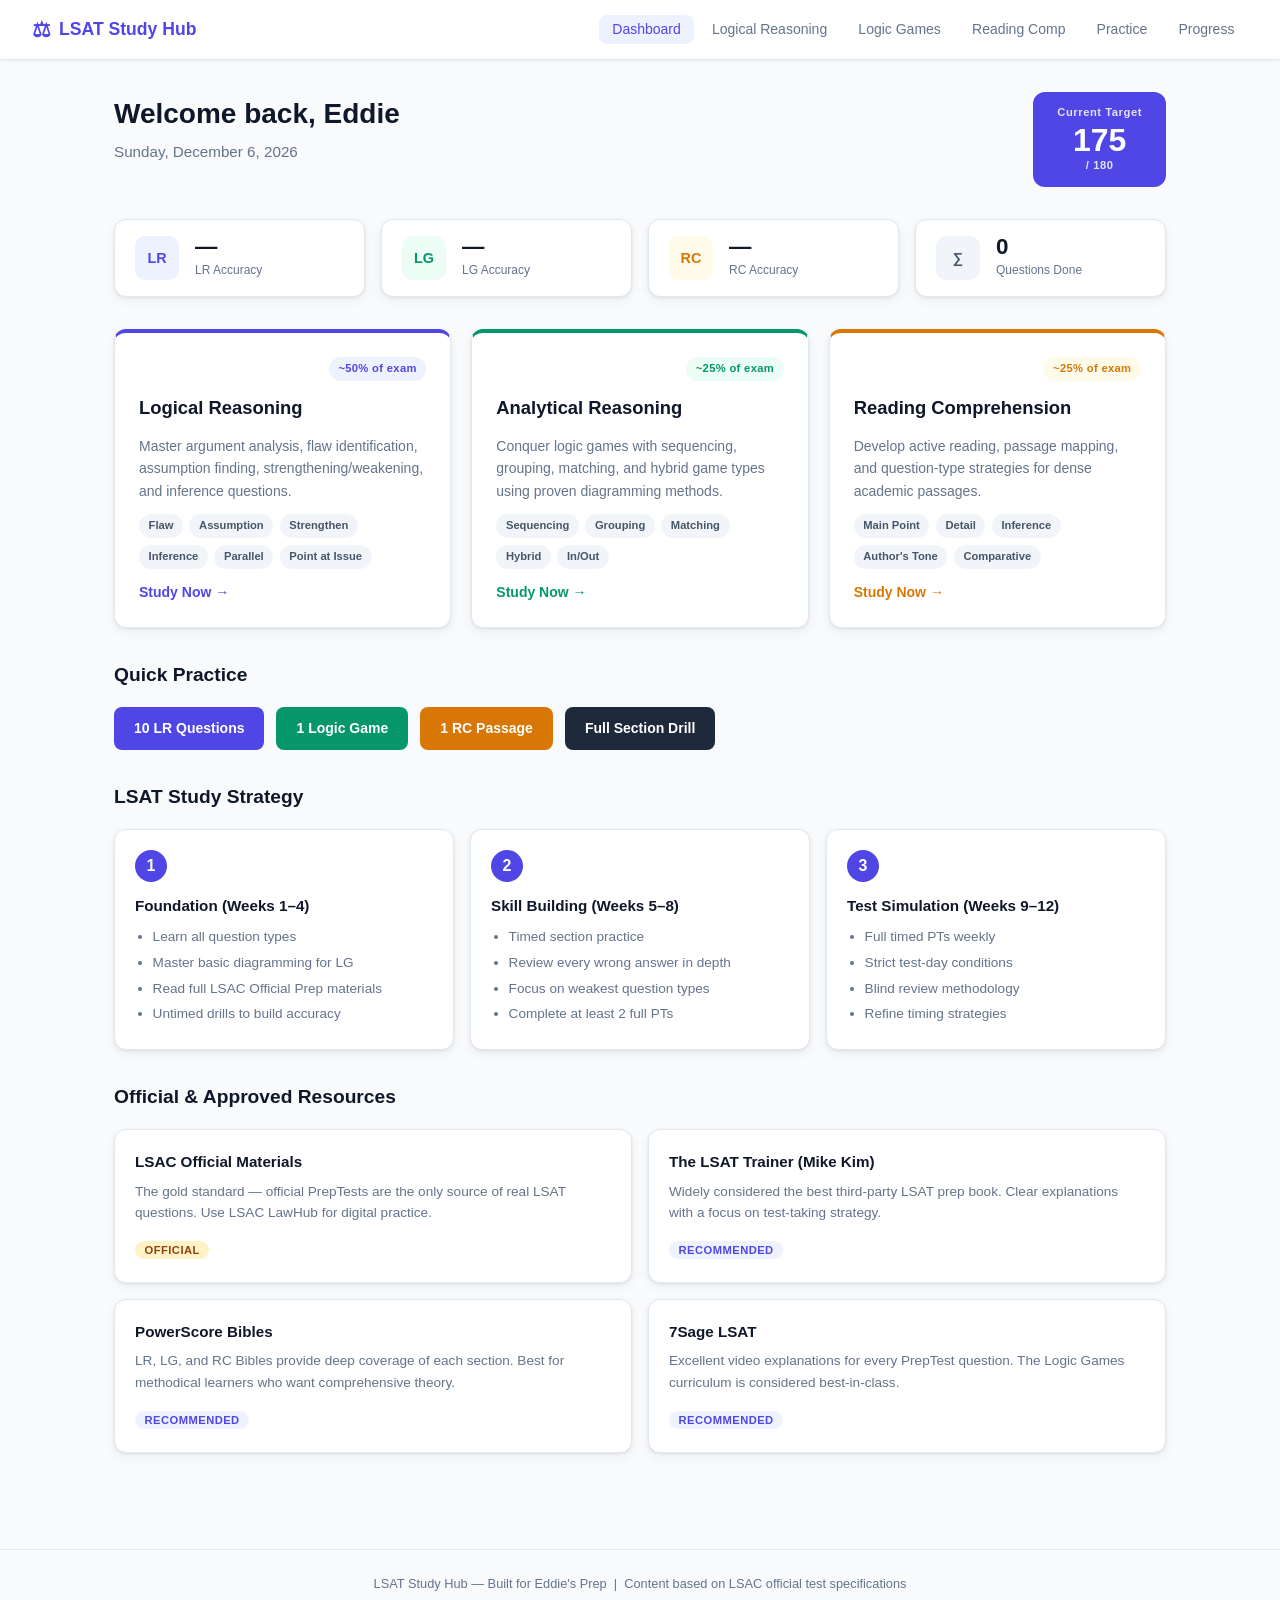
==== index.html @ 326e764f "Add comprehensive LSAT study website - Dashboard with live stats (accuracy per section, total questi" ====
<!DOCTYPE html>
<html lang="en">
<head>
  <meta charset="UTF-8" />
  <meta name="viewport" content="width=device-width, initial-scale=1.0" />
  <title>LSAT Study Hub — Eddie's Prep</title>
  <link rel="stylesheet" href="css/style.css" />
</head>
<body>
  <nav class="navbar">
    <div class="nav-brand">
      <span class="brand-icon">⚖</span>
      <span>LSAT Study Hub</span>
    </div>
    <ul class="nav-links">
      <li><a href="index.html" class="active">Dashboard</a></li>
      <li><a href="logical-reasoning.html">Logical Reasoning</a></li>
      <li><a href="logic-games.html">Logic Games</a></li>
      <li><a href="reading-comp.html">Reading Comp</a></li>
      <li><a href="practice.html">Practice</a></li>
      <li><a href="progress.html">Progress</a></li>
    </ul>
  </nav>

  <main class="dashboard">
    <header class="dash-header">
      <div>
        <h1>Welcome back, Eddie</h1>
        <p class="subtitle" id="dateDisplay"></p>
      </div>
      <div class="score-badge">
        <span class="score-label">Current Target</span>
        <span class="score-value" id="targetScore">175</span>
        <span class="score-label">/ 180</span>
      </div>
    </header>

    <!-- Stats Row -->
    <section class="stats-row">
      <div class="stat-card">
        <div class="stat-icon lr-color">LR</div>
        <div>
          <div class="stat-number" id="lrAccuracy">—</div>
          <div class="stat-label">LR Accuracy</div>
        </div>
      </div>
      <div class="stat-card">
        <div class="stat-icon lg-color">LG</div>
        <div>
          <div class="stat-number" id="lgAccuracy">—</div>
          <div class="stat-label">LG Accuracy</div>
        </div>
      </div>
      <div class="stat-card">
        <div class="stat-icon rc-color">RC</div>
        <div>
          <div class="stat-number" id="rcAccuracy">—</div>
          <div class="stat-label">RC Accuracy</div>
        </div>
      </div>
      <div class="stat-card">
        <div class="stat-icon total-color">∑</div>
        <div>
          <div class="stat-number" id="totalQuestions">0</div>
          <div class="stat-label">Questions Done</div>
        </div>
      </div>
    </section>

    <!-- Study Sections -->
    <section class="section-grid">
      <a href="logical-reasoning.html" class="section-card lr-card">
        <div class="card-header">
          <span class="card-tag">~50% of exam</span>
        </div>
        <h2>Logical Reasoning</h2>
        <p>Master argument analysis, flaw identification, assumption finding, strengthening/weakening, and inference questions.</p>
        <div class="card-topics">
          <span class="topic-chip">Flaw</span>
          <span class="topic-chip">Assumption</span>
          <span class="topic-chip">Strengthen</span>
          <span class="topic-chip">Inference</span>
          <span class="topic-chip">Parallel</span>
          <span class="topic-chip">Point at Issue</span>
        </div>
        <div class="card-cta">Study Now →</div>
      </a>

      <a href="logic-games.html" class="section-card lg-card">
        <div class="card-header">
          <span class="card-tag">~25% of exam</span>
        </div>
        <h2>Analytical Reasoning</h2>
        <p>Conquer logic games with sequencing, grouping, matching, and hybrid game types using proven diagramming methods.</p>
        <div class="card-topics">
          <span class="topic-chip">Sequencing</span>
          <span class="topic-chip">Grouping</span>
          <span class="topic-chip">Matching</span>
          <span class="topic-chip">Hybrid</span>
          <span class="topic-chip">In/Out</span>
        </div>
        <div class="card-cta">Study Now →</div>
      </a>

      <a href="reading-comp.html" class="section-card rc-card">
        <div class="card-header">
          <span class="card-tag">~25% of exam</span>
        </div>
        <h2>Reading Comprehension</h2>
        <p>Develop active reading, passage mapping, and question-type strategies for dense academic passages.</p>
        <div class="card-topics">
          <span class="topic-chip">Main Point</span>
          <span class="topic-chip">Detail</span>
          <span class="topic-chip">Inference</span>
          <span class="topic-chip">Author's Tone</span>
          <span class="topic-chip">Comparative</span>
        </div>
        <div class="card-cta">Study Now →</div>
      </a>
    </section>

    <!-- Quick Actions -->
    <section class="quick-actions">
      <h2>Quick Practice</h2>
      <div class="action-row">
        <a href="practice.html?type=lr&count=10" class="action-btn lr-btn">10 LR Questions</a>
        <a href="practice.html?type=lg&count=1" class="action-btn lg-btn">1 Logic Game</a>
        <a href="practice.html?type=rc&count=1" class="action-btn rc-btn">1 RC Passage</a>
        <a href="practice.html?type=mixed&count=25" class="action-btn mixed-btn">Full Section Drill</a>
      </div>
    </section>

    <!-- Study Plan -->
    <section class="study-plan">
      <h2>LSAT Study Strategy</h2>
      <div class="plan-grid">
        <div class="plan-phase">
          <div class="phase-num">1</div>
          <h3>Foundation (Weeks 1–4)</h3>
          <ul>
            <li>Learn all question types</li>
            <li>Master basic diagramming for LG</li>
            <li>Read full LSAC Official Prep materials</li>
            <li>Untimed drills to build accuracy</li>
          </ul>
        </div>
        <div class="plan-phase">
          <div class="phase-num">2</div>
          <h3>Skill Building (Weeks 5–8)</h3>
          <ul>
            <li>Timed section practice</li>
            <li>Review every wrong answer in depth</li>
            <li>Focus on weakest question types</li>
            <li>Complete at least 2 full PTs</li>
          </ul>
        </div>
        <div class="plan-phase">
          <div class="phase-num">3</div>
          <h3>Test Simulation (Weeks 9–12)</h3>
          <ul>
            <li>Full timed PTs weekly</li>
            <li>Strict test-day conditions</li>
            <li>Blind review methodology</li>
            <li>Refine timing strategies</li>
          </ul>
        </div>
      </div>
    </section>

    <!-- Resources -->
    <section class="resources">
      <h2>Official & Approved Resources</h2>
      <div class="resource-grid">
        <div class="resource-card">
          <h3>LSAC Official Materials</h3>
          <p>The gold standard — official PrepTests are the only source of real LSAT questions. Use LSAC LawHub for digital practice.</p>
          <span class="resource-tag official">Official</span>
        </div>
        <div class="resource-card">
          <h3>The LSAT Trainer (Mike Kim)</h3>
          <p>Widely considered the best third-party LSAT prep book. Clear explanations with a focus on test-taking strategy.</p>
          <span class="resource-tag recommended">Recommended</span>
        </div>
        <div class="resource-card">
          <h3>PowerScore Bibles</h3>
          <p>LR, LG, and RC Bibles provide deep coverage of each section. Best for methodical learners who want comprehensive theory.</p>
          <span class="resource-tag recommended">Recommended</span>
        </div>
        <div class="resource-card">
          <h3>7Sage LSAT</h3>
          <p>Excellent video explanations for every PrepTest question. The Logic Games curriculum is considered best-in-class.</p>
          <span class="resource-tag recommended">Recommended</span>
        </div>
      </div>
    </section>
  </main>

  <footer class="footer">
    <p>LSAT Study Hub — Built for Eddie's Prep &nbsp;|&nbsp; Content based on LSAC official test specifications</p>
  </footer>

  <script src="js/main.js"></script>
</body>
</html>
---- css/style.css ----
/* =============================================
   LSAT Study Hub — Main Stylesheet
   ============================================= */

:root {
  --lr: #4f46e5;
  --lr-light: #eef2ff;
  --lg: #059669;
  --lg-light: #ecfdf5;
  --rc: #d97706;
  --rc-light: #fffbeb;
  --bg: #f8fafc;
  --surface: #ffffff;
  --border: #e2e8f0;
  --text: #0f172a;
  --text-muted: #64748b;
  --radius: 12px;
  --shadow: 0 1px 3px rgba(0,0,0,.08), 0 4px 12px rgba(0,0,0,.05);
  --shadow-lg: 0 4px 6px rgba(0,0,0,.07), 0 10px 30px rgba(0,0,0,.1);
}

*, *::before, *::after { box-sizing: border-box; margin: 0; padding: 0; }

body {
  font-family: -apple-system, BlinkMacSystemFont, 'Segoe UI', Roboto, sans-serif;
  background: var(--bg);
  color: var(--text);
  line-height: 1.6;
  min-height: 100vh;
}

a { color: inherit; text-decoration: none; }

/* ── Navbar ── */
.navbar {
  position: sticky;
  top: 0;
  z-index: 100;
  display: flex;
  align-items: center;
  justify-content: space-between;
  padding: 0 2rem;
  height: 60px;
  background: var(--surface);
  border-bottom: 1px solid var(--border);
  box-shadow: 0 1px 4px rgba(0,0,0,.06);
}

.nav-brand {
  display: flex;
  align-items: center;
  gap: .5rem;
  font-weight: 700;
  font-size: 1.1rem;
  color: var(--lr);
}

.brand-icon { font-size: 1.3rem; }

.nav-links {
  display: flex;
  list-style: none;
  gap: .25rem;
}

.nav-links a {
  padding: .4rem .85rem;
  border-radius: 8px;
  font-size: .875rem;
  font-weight: 500;
  color: var(--text-muted);
  transition: background .15s, color .15s;
}

.nav-links a:hover,
.nav-links a.active {
  background: var(--lr-light);
  color: var(--lr);
}

/* ── Dashboard ── */
.dashboard {
  max-width: 1100px;
  margin: 0 auto;
  padding: 2rem 1.5rem 4rem;
}

.dash-header {
  display: flex;
  align-items: flex-start;
  justify-content: space-between;
  margin-bottom: 2rem;
}

.dash-header h1 { font-size: 1.75rem; font-weight: 700; }
.subtitle { color: var(--text-muted); font-size: .95rem; margin-top: .2rem; }

.score-badge {
  display: flex;
  flex-direction: column;
  align-items: center;
  background: var(--lr);
  color: #fff;
  border-radius: var(--radius);
  padding: .75rem 1.5rem;
  gap: .1rem;
}

.score-label { font-size: .7rem; font-weight: 600; letter-spacing: .05em; opacity: .85; }
.score-value { font-size: 2rem; font-weight: 800; line-height: 1; }

/* ── Stats Row ── */
.stats-row {
  display: grid;
  grid-template-columns: repeat(4, 1fr);
  gap: 1rem;
  margin-bottom: 2rem;
}

.stat-card {
  background: var(--surface);
  border: 1px solid var(--border);
  border-radius: var(--radius);
  padding: 1rem 1.25rem;
  display: flex;
  align-items: center;
  gap: 1rem;
  box-shadow: var(--shadow);
}

.stat-icon {
  width: 44px;
  height: 44px;
  border-radius: 10px;
  display: flex;
  align-items: center;
  justify-content: center;
  font-weight: 800;
  font-size: .9rem;
  flex-shrink: 0;
}

.lr-color { background: var(--lr-light); color: var(--lr); }
.lg-color { background: var(--lg-light); color: var(--lg); }
.rc-color { background: var(--rc-light); color: var(--rc); }
.total-color { background: #f1f5f9; color: #475569; }

.stat-number { font-size: 1.4rem; font-weight: 700; line-height: 1; }
.stat-label { font-size: .75rem; color: var(--text-muted); margin-top: .15rem; }

/* ── Section Cards ── */
.section-grid {
  display: grid;
  grid-template-columns: repeat(3, 1fr);
  gap: 1.25rem;
  margin-bottom: 2rem;
}

.section-card {
  background: var(--surface);
  border: 1px solid var(--border);
  border-radius: var(--radius);
  padding: 1.5rem;
  box-shadow: var(--shadow);
  transition: transform .2s, box-shadow .2s;
  display: flex;
  flex-direction: column;
  gap: .75rem;
  cursor: pointer;
}

.section-card:hover {
  transform: translateY(-3px);
  box-shadow: var(--shadow-lg);
}

.card-header { display: flex; justify-content: flex-end; }
.card-tag {
  font-size: .7rem;
  font-weight: 600;
  padding: .2rem .6rem;
  border-radius: 99px;
  letter-spacing: .03em;
}

.lr-card { border-top: 4px solid var(--lr); }
.lr-card .card-tag { background: var(--lr-light); color: var(--lr); }

.lg-card { border-top: 4px solid var(--lg); }
.lg-card .card-tag { background: var(--lg-light); color: var(--lg); }

.rc-card { border-top: 4px solid var(--rc); }
.rc-card .card-tag { background: var(--rc-light); color: var(--rc); }

.section-card h2 { font-size: 1.15rem; font-weight: 700; }
.section-card p { font-size: .875rem; color: var(--text-muted); flex-grow: 1; }

.card-topics { display: flex; flex-wrap: wrap; gap: .4rem; }
.topic-chip {
  font-size: .7rem;
  font-weight: 600;
  padding: .2rem .6rem;
  background: #f1f5f9;
  border-radius: 99px;
  color: #475569;
}

.card-cta { font-size: .875rem; font-weight: 700; color: var(--lr); }
.lg-card .card-cta { color: var(--lg); }
.rc-card .card-cta { color: var(--rc); }

/* ── Quick Actions ── */
.quick-actions { margin-bottom: 2rem; }
.quick-actions h2,
.study-plan h2,
.resources h2 {
  font-size: 1.2rem;
  font-weight: 700;
  margin-bottom: 1rem;
}

.action-row {
  display: flex;
  gap: .75rem;
  flex-wrap: wrap;
}

.action-btn {
  padding: .65rem 1.25rem;
  border-radius: 8px;
  font-size: .875rem;
  font-weight: 600;
  transition: opacity .15s, transform .15s;
  display: inline-block;
}

.action-btn:hover { opacity: .9; transform: translateY(-1px); }

.lr-btn { background: var(--lr); color: #fff; }
.lg-btn { background: var(--lg); color: #fff; }
.rc-btn { background: var(--rc); color: #fff; }
.mixed-btn { background: #1e293b; color: #fff; }

/* ── Study Plan ── */
.study-plan { margin-bottom: 2rem; }

.plan-grid {
  display: grid;
  grid-template-columns: repeat(3, 1fr);
  gap: 1rem;
}

.plan-phase {
  background: var(--surface);
  border: 1px solid var(--border);
  border-radius: var(--radius);
  padding: 1.25rem;
  box-shadow: var(--shadow);
}

.phase-num {
  width: 32px;
  height: 32px;
  border-radius: 50%;
  background: var(--lr);
  color: #fff;
  font-weight: 800;
  display: flex;
  align-items: center;
  justify-content: center;
  margin-bottom: .75rem;
}

.plan-phase h3 { font-size: .95rem; font-weight: 700; margin-bottom: .5rem; }
.plan-phase ul { padding-left: 1.1rem; }
.plan-phase li { font-size: .85rem; color: var(--text-muted); margin-bottom: .25rem; }

/* ── Resources ── */
.resources { margin-bottom: 2rem; }

.resource-grid {
  display: grid;
  grid-template-columns: repeat(2, 1fr);
  gap: 1rem;
}

.resource-card {
  background: var(--surface);
  border: 1px solid var(--border);
  border-radius: var(--radius);
  padding: 1.25rem;
  box-shadow: var(--shadow);
}

.resource-card h3 { font-size: .95rem; font-weight: 700; margin-bottom: .4rem; }
.resource-card p { font-size: .85rem; color: var(--text-muted); margin-bottom: .75rem; }

.resource-tag {
  font-size: .7rem;
  font-weight: 700;
  padding: .2rem .6rem;
  border-radius: 99px;
  letter-spacing: .04em;
  text-transform: uppercase;
}

.resource-tag.official { background: #fef3c7; color: #92400e; }
.resource-tag.recommended { background: var(--lr-light); color: var(--lr); }

/* ── Footer ── */
.footer {
  text-align: center;
  padding: 1.5rem;
  font-size: .8rem;
  color: var(--text-muted);
  border-top: 1px solid var(--border);
}

/* ── Page Content (shared) ── */
.page-content {
  max-width: 1100px;
  margin: 0 auto;
  padding: 2rem 1.5rem 4rem;
}

.page-title {
  font-size: 1.75rem;
  font-weight: 800;
  margin-bottom: .5rem;
}

.page-subtitle {
  color: var(--text-muted);
  margin-bottom: 2rem;
  font-size: .95rem;
}

/* ── Question Type Cards (LR page) ── */
.qtype-grid {
  display: grid;
  grid-template-columns: repeat(auto-fill, minmax(300px, 1fr));
  gap: 1rem;
  margin-bottom: 2rem;
}

.qtype-card {
  background: var(--surface);
  border: 1px solid var(--border);
  border-radius: var(--radius);
  padding: 1.25rem;
  box-shadow: var(--shadow);
}

.qtype-header {
  display: flex;
  align-items: center;
  justify-content: space-between;
  margin-bottom: .6rem;
}

.qtype-name { font-weight: 700; font-size: .95rem; }
.qtype-freq {
  font-size: .72rem;
  font-weight: 600;
  padding: .2rem .55rem;
  border-radius: 99px;
  background: var(--lr-light);
  color: var(--lr);
}

.qtype-desc { font-size: .85rem; color: var(--text-muted); margin-bottom: .75rem; }

.qtype-stems { margin-bottom: .75rem; }
.qtype-stems h4 { font-size: .75rem; font-weight: 700; color: var(--text-muted); margin-bottom: .4rem; text-transform: uppercase; letter-spacing: .05em; }
.qtype-stems ul { padding-left: 1rem; }
.qtype-stems li { font-size: .8rem; color: var(--text-muted); margin-bottom: .2rem; font-style: italic; }

.strategy-box {
  background: var(--lr-light);
  border-radius: 8px;
  padding: .75rem;
  font-size: .82rem;
  color: var(--lr);
  font-weight: 500;
}

.strategy-box strong { display: block; margin-bottom: .25rem; }

/* ── Logic Games Page ── */
.game-type-grid {
  display: grid;
  grid-template-columns: repeat(auto-fill, minmax(320px, 1fr));
  gap: 1rem;
  margin-bottom: 2rem;
}

.game-card {
  background: var(--surface);
  border: 1px solid var(--border);
  border-left: 4px solid var(--lg);
  border-radius: var(--radius);
  padding: 1.25rem;
  box-shadow: var(--shadow);
}

.game-card h3 { font-size: 1rem; font-weight: 700; margin-bottom: .4rem; }
.game-card p { font-size: .85rem; color: var(--text-muted); margin-bottom: .75rem; }

.game-example {
  background: var(--lg-light);
  border-radius: 8px;
  padding: .75rem;
  font-size: .82rem;
  margin-bottom: .75rem;
}

.game-example strong { display: block; font-size: .72rem; text-transform: uppercase; letter-spacing: .05em; color: var(--lg); margin-bottom: .3rem; }

.diagram-steps ol { padding-left: 1.2rem; }
.diagram-steps li { font-size: .82rem; color: var(--text-muted); margin-bottom: .3rem; }

/* ── Rules Reference ── */
.rules-section {
  background: var(--surface);
  border: 1px solid var(--border);
  border-radius: var(--radius);
  padding: 1.5rem;
  margin-bottom: 2rem;
  box-shadow: var(--shadow);
}

.rules-section h2 { font-size: 1.1rem; font-weight: 700; margin-bottom: 1rem; }

.rules-table { width: 100%; border-collapse: collapse; font-size: .85rem; }
.rules-table th { text-align: left; padding: .5rem .75rem; background: #f8fafc; font-size: .75rem; text-transform: uppercase; letter-spacing: .04em; color: var(--text-muted); }
.rules-table td { padding: .6rem .75rem; border-top: 1px solid var(--border); vertical-align: top; }
.rules-table code { background: #f1f5f9; padding: .1rem .35rem; border-radius: 4px; font-family: monospace; font-size: .85em; }

/* ── Reading Comp Page ── */
.passage-strategies { margin-bottom: 2rem; }

.strategy-card {
  background: var(--surface);
  border: 1px solid var(--border);
  border-left: 4px solid var(--rc);
  border-radius: var(--radius);
  padding: 1.25rem;
  margin-bottom: 1rem;
  box-shadow: var(--shadow);
}

.strategy-card h3 { font-size: 1rem; font-weight: 700; margin-bottom: .5rem; color: var(--rc); }
.strategy-card p, .strategy-card li { font-size: .875rem; color: var(--text-muted); }
.strategy-card ul { padding-left: 1.2rem; margin-top: .4rem; }
.strategy-card li { margin-bottom: .3rem; }

.passage-types-grid {
  display: grid;
  grid-template-columns: repeat(auto-fill, minmax(240px, 1fr));
  gap: 1rem;
  margin-bottom: 2rem;
}

.passage-type-card {
  background: var(--surface);
  border: 1px solid var(--border);
  border-radius: var(--radius);
  padding: 1.1rem;
  box-shadow: var(--shadow);
}

.passage-type-card h3 { font-size: .9rem; font-weight: 700; margin-bottom: .4rem; }
.passage-type-card p { font-size: .82rem; color: var(--text-muted); }

/* ── Practice Page ── */
.practice-container {
  max-width: 820px;
  margin: 0 auto;
  padding: 2rem 1.5rem 4rem;
}

.practice-header {
  display: flex;
  align-items: center;
  justify-content: space-between;
  margin-bottom: 1.5rem;
  flex-wrap: wrap;
  gap: 1rem;
}

.practice-title { font-size: 1.4rem; font-weight: 700; }

.timer-display {
  display: flex;
  align-items: center;
  gap: .5rem;
  background: var(--surface);
  border: 1px solid var(--border);
  border-radius: 8px;
  padding: .5rem 1rem;
  font-size: 1.1rem;
  font-weight: 700;
  font-variant-numeric: tabular-nums;
}

.timer-display.warning { color: #d97706; border-color: #fcd34d; }
.timer-display.danger { color: #dc2626; border-color: #fca5a5; }
.timer-icon { font-size: .9rem; }

.question-card {
  background: var(--surface);
  border: 1px solid var(--border);
  border-radius: var(--radius);
  padding: 1.75rem;
  box-shadow: var(--shadow);
  margin-bottom: 1.25rem;
}

.question-meta {
  display: flex;
  align-items: center;
  gap: .75rem;
  margin-bottom: 1rem;
}

.q-number {
  font-size: .8rem;
  font-weight: 700;
  padding: .2rem .6rem;
  border-radius: 99px;
  background: #f1f5f9;
  color: var(--text-muted);
}

.q-type-badge {
  font-size: .75rem;
  font-weight: 700;
  padding: .2rem .6rem;
  border-radius: 99px;
}

.q-type-badge.lr { background: var(--lr-light); color: var(--lr); }
.q-type-badge.lg { background: var(--lg-light); color: var(--lg); }
.q-type-badge.rc { background: var(--rc-light); color: var(--rc); }

.stimulus {
  font-size: .9rem;
  line-height: 1.7;
  margin-bottom: 1.25rem;
  padding: 1rem;
  background: #f8fafc;
  border-radius: 8px;
  border-left: 3px solid var(--border);
}

.question-stem {
  font-size: .95rem;
  font-weight: 600;
  margin-bottom: 1rem;
}

.answer-choices { display: flex; flex-direction: column; gap: .5rem; }

.answer-choice {
  display: flex;
  align-items: flex-start;
  gap: .75rem;
  padding: .75rem 1rem;
  border: 2px solid var(--border);
  border-radius: 8px;
  cursor: pointer;
  transition: border-color .15s, background .15s;
  font-size: .9rem;
  background: var(--surface);
}

.answer-choice:hover { border-color: #94a3b8; background: #f8fafc; }
.answer-choice.selected { border-color: var(--lr); background: var(--lr-light); }
.answer-choice.correct { border-color: var(--lg); background: var(--lg-light); }
.answer-choice.incorrect { border-color: #ef4444; background: #fef2f2; }
.answer-choice.revealed-correct { border-color: var(--lg); background: var(--lg-light); }

.choice-letter {
  font-weight: 700;
  min-width: 1.25rem;
  color: var(--text-muted);
}

.answer-choice.selected .choice-letter { color: var(--lr); }
.answer-choice.correct .choice-letter,
.answer-choice.revealed-correct .choice-letter { color: var(--lg); }
.answer-choice.incorrect .choice-letter { color: #ef4444; }

.practice-controls {
  display: flex;
  align-items: center;
  justify-content: space-between;
  margin-top: 1rem;
  flex-wrap: wrap;
  gap: .75rem;
}

.btn {
  padding: .6rem 1.25rem;
  border-radius: 8px;
  font-size: .875rem;
  font-weight: 600;
  border: none;
  cursor: pointer;
  transition: opacity .15s, transform .15s;
}

.btn:hover { opacity: .9; transform: translateY(-1px); }
.btn:disabled { opacity: .4; cursor: not-allowed; transform: none; }

.btn-primary { background: var(--lr); color: #fff; }
.btn-secondary { background: #f1f5f9; color: var(--text); }
.btn-success { background: var(--lg); color: #fff; }
.btn-danger { background: #ef4444; color: #fff; }

.explanation-box {
  background: #f8fafc;
  border: 1px solid var(--border);
  border-radius: var(--radius);
  padding: 1.25rem;
  margin-top: 1rem;
  font-size: .875rem;
}

.explanation-box h4 { font-weight: 700; margin-bottom: .5rem; }
.explanation-box p { color: var(--text-muted); line-height: 1.6; }
.explanation-box .correct-note { color: var(--lg); font-weight: 600; margin-bottom: .4rem; }
.explanation-box .wrong-note { color: #ef4444; font-weight: 600; margin-bottom: .4rem; }

.progress-bar-wrap {
  height: 6px;
  background: var(--border);
  border-radius: 99px;
  margin-bottom: 1.5rem;
  overflow: hidden;
}

.progress-bar-fill {
  height: 100%;
  background: var(--lr);
  border-radius: 99px;
  transition: width .3s;
}

/* ── Results Screen ── */
.results-card {
  background: var(--surface);
  border: 1px solid var(--border);
  border-radius: var(--radius);
  padding: 2.5rem;
  text-align: center;
  box-shadow: var(--shadow-lg);
}

.results-score {
  font-size: 4rem;
  font-weight: 800;
  color: var(--lr);
  line-height: 1;
}

.results-label { color: var(--text-muted); font-size: .95rem; margin-bottom: 1.5rem; }

.results-breakdown {
  display: flex;
  justify-content: center;
  gap: 2rem;
  margin-bottom: 2rem;
}

.breakdown-item { text-align: center; }
.breakdown-num { font-size: 1.5rem; font-weight: 700; }
.breakdown-label { font-size: .75rem; color: var(--text-muted); }

/* ── Progress Page ── */
.progress-content {
  max-width: 1100px;
  margin: 0 auto;
  padding: 2rem 1.5rem 4rem;
}

.chart-card {
  background: var(--surface);
  border: 1px solid var(--border);
  border-radius: var(--radius);
  padding: 1.5rem;
  margin-bottom: 1.5rem;
  box-shadow: var(--shadow);
}

.chart-card h3 { font-size: 1rem; font-weight: 700; margin-bottom: 1rem; }

.bar-chart { display: flex; flex-direction: column; gap: .75rem; }

.bar-row {
  display: flex;
  align-items: center;
  gap: .75rem;
  font-size: .85rem;
}

.bar-label { min-width: 140px; color: var(--text-muted); font-size: .82rem; }

.bar-track {
  flex: 1;
  height: 20px;
  background: #f1f5f9;
  border-radius: 99px;
  overflow: hidden;
}

.bar-fill {
  height: 100%;
  border-radius: 99px;
  transition: width .5s ease;
}

.bar-pct { min-width: 40px; text-align: right; font-weight: 600; font-size: .82rem; }

.history-table {
  width: 100%;
  border-collapse: collapse;
  font-size: .875rem;
}

.history-table th {
  text-align: left;
  padding: .6rem .75rem;
  background: #f8fafc;
  font-size: .75rem;
  text-transform: uppercase;
  letter-spacing: .04em;
  color: var(--text-muted);
}

.history-table td {
  padding: .6rem .75rem;
  border-top: 1px solid var(--border);
}

.badge-correct { color: var(--lg); font-weight: 700; }
.badge-wrong { color: #ef4444; font-weight: 700; }

/* ── Selection Screen ── */
.selection-screen {
  max-width: 700px;
  margin: 3rem auto;
  padding: 0 1.5rem;
}

.selection-screen h1 { font-size: 1.6rem; font-weight: 800; margin-bottom: .5rem; }
.selection-screen p { color: var(--text-muted); margin-bottom: 2rem; }

.option-grid {
  display: grid;
  grid-template-columns: repeat(auto-fill, minmax(200px, 1fr));
  gap: 1rem;
  margin-bottom: 1.5rem;
}

.option-card {
  background: var(--surface);
  border: 2px solid var(--border);
  border-radius: var(--radius);
  padding: 1.25rem;
  cursor: pointer;
  transition: border-color .15s, transform .15s;
  text-align: center;
}

.option-card:hover { border-color: #94a3b8; transform: translateY(-2px); }
.option-card.selected { border-color: var(--lr); background: var(--lr-light); }
.option-card .opt-icon { font-size: 2rem; margin-bottom: .5rem; }
.option-card h3 { font-size: .9rem; font-weight: 700; margin-bottom: .3rem; }
.option-card p { font-size: .78rem; color: var(--text-muted); }

/* ── Responsive ── */
@media (max-width: 768px) {
  .navbar { padding: 0 1rem; }
  .nav-links { display: none; }
  .stats-row { grid-template-columns: repeat(2, 1fr); }
  .section-grid { grid-template-columns: 1fr; }
  .plan-grid { grid-template-columns: 1fr; }
  .resource-grid { grid-template-columns: 1fr; }
  .dash-header { flex-direction: column; }
  .results-breakdown { flex-direction: column; gap: 1rem; }
}
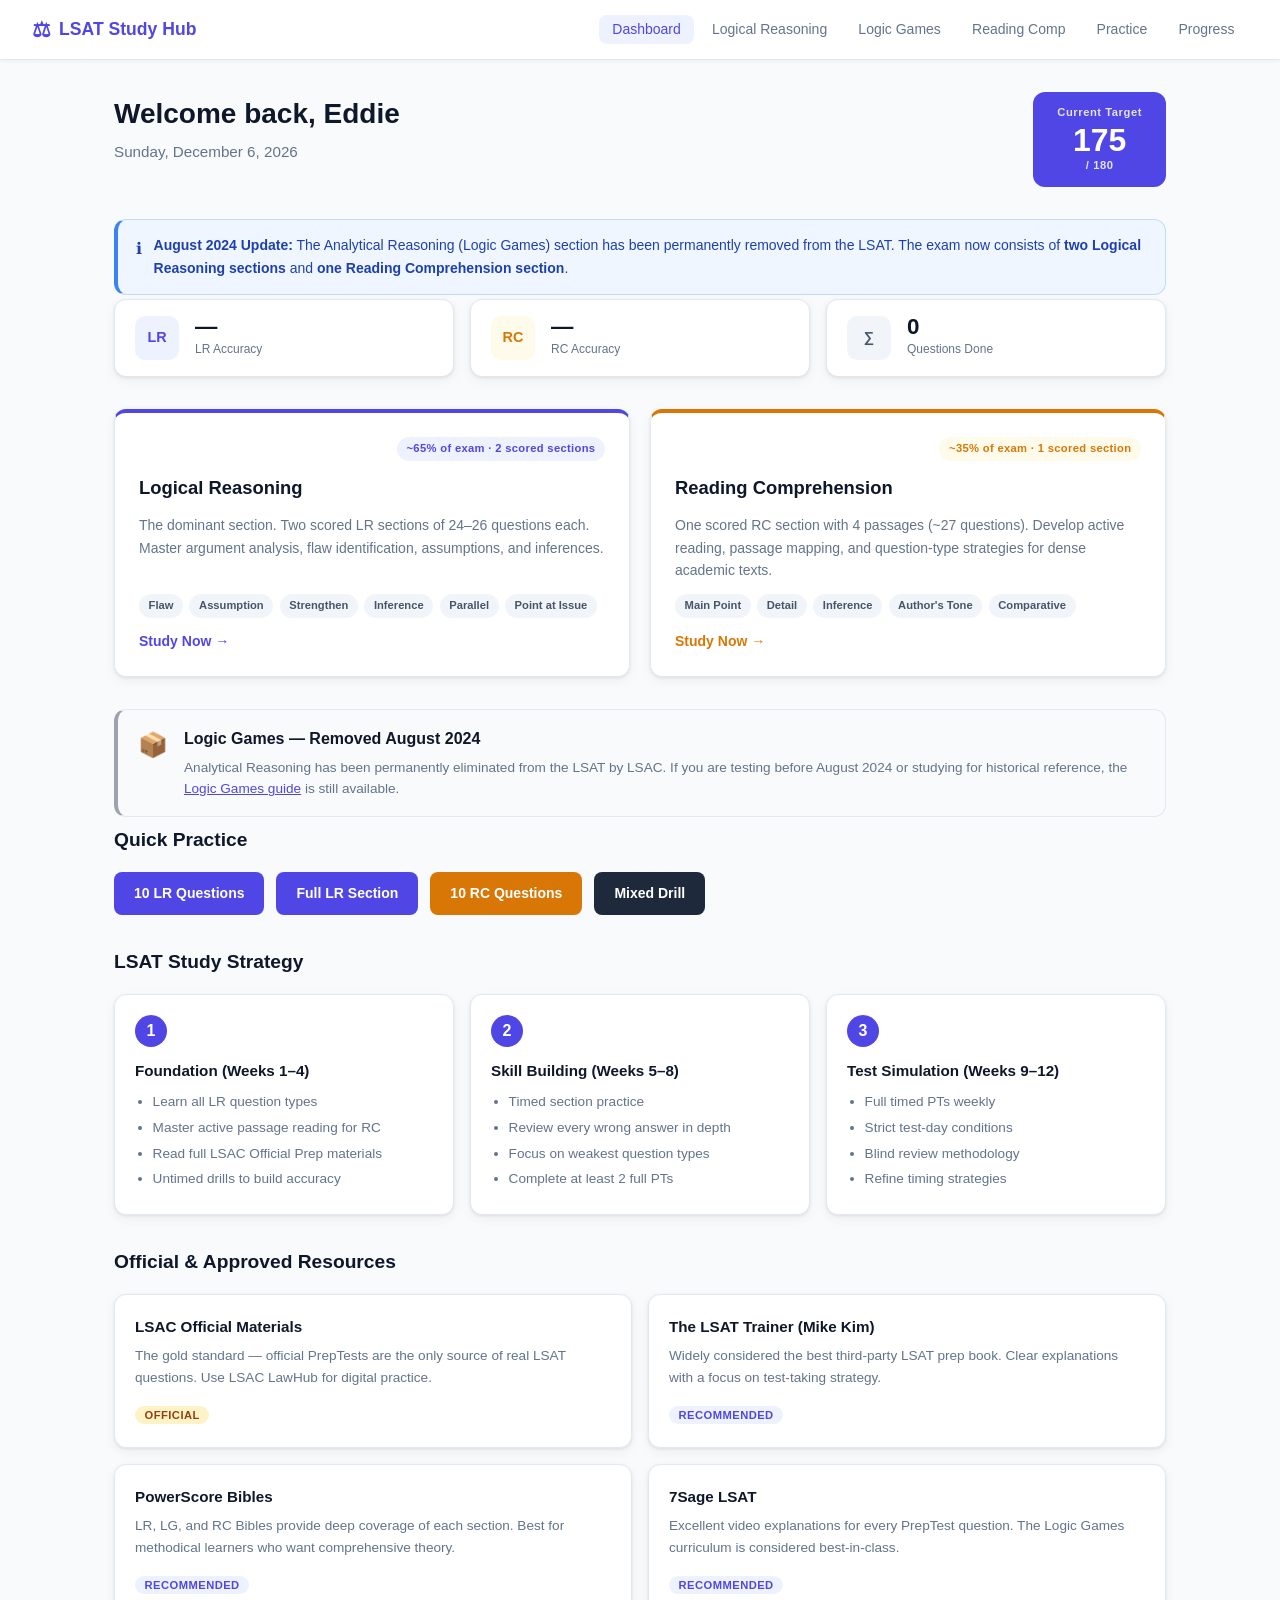
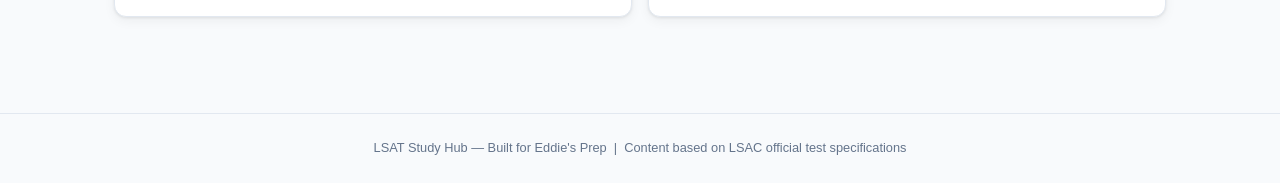
==== commit 1a161740: "Update study materials for August 2024 LSAT format Logic Games (Analytical Reasoning) was permanentl" ====
--- a/index.html
+++ b/index.html
@@ -35,20 +35,19 @@
       </div>
     </header>
 
+    <!-- Format Notice -->
+    <div class="format-notice">
+      <span class="format-notice-icon">ℹ</span>
+      <span><strong>August 2024 Update:</strong> The Analytical Reasoning (Logic Games) section has been permanently removed from the LSAT. The exam now consists of <strong>two Logical Reasoning sections</strong> and <strong>one Reading Comprehension section</strong>.</span>
+    </div>
+
     <!-- Stats Row -->
-    <section class="stats-row">
+    <section class="stats-row" style="grid-template-columns: repeat(3, 1fr);">
       <div class="stat-card">
         <div class="stat-icon lr-color">LR</div>
         <div>
           <div class="stat-number" id="lrAccuracy">—</div>
           <div class="stat-label">LR Accuracy</div>
-        </div>
-      </div>
-      <div class="stat-card">
-        <div class="stat-icon lg-color">LG</div>
-        <div>
-          <div class="stat-number" id="lgAccuracy">—</div>
-          <div class="stat-label">LG Accuracy</div>
         </div>
       </div>
       <div class="stat-card">
@@ -68,13 +67,13 @@
     </section>
 
     <!-- Study Sections -->
-    <section class="section-grid">
+    <section class="section-grid" style="grid-template-columns: repeat(2, 1fr);">
       <a href="logical-reasoning.html" class="section-card lr-card">
         <div class="card-header">
-          <span class="card-tag">~50% of exam</span>
+          <span class="card-tag">~65% of exam · 2 scored sections</span>
         </div>
         <h2>Logical Reasoning</h2>
-        <p>Master argument analysis, flaw identification, assumption finding, strengthening/weakening, and inference questions.</p>
+        <p>The dominant section. Two scored LR sections of 24–26 questions each. Master argument analysis, flaw identification, assumptions, and inferences.</p>
         <div class="card-topics">
           <span class="topic-chip">Flaw</span>
           <span class="topic-chip">Assumption</span>
@@ -86,28 +85,12 @@
         <div class="card-cta">Study Now →</div>
       </a>
 
-      <a href="logic-games.html" class="section-card lg-card">
-        <div class="card-header">
-          <span class="card-tag">~25% of exam</span>
-        </div>
-        <h2>Analytical Reasoning</h2>
-        <p>Conquer logic games with sequencing, grouping, matching, and hybrid game types using proven diagramming methods.</p>
-        <div class="card-topics">
-          <span class="topic-chip">Sequencing</span>
-          <span class="topic-chip">Grouping</span>
-          <span class="topic-chip">Matching</span>
-          <span class="topic-chip">Hybrid</span>
-          <span class="topic-chip">In/Out</span>
-        </div>
-        <div class="card-cta">Study Now →</div>
-      </a>
-
       <a href="reading-comp.html" class="section-card rc-card">
         <div class="card-header">
-          <span class="card-tag">~25% of exam</span>
+          <span class="card-tag">~35% of exam · 1 scored section</span>
         </div>
         <h2>Reading Comprehension</h2>
-        <p>Develop active reading, passage mapping, and question-type strategies for dense academic passages.</p>
+        <p>One scored RC section with 4 passages (~27 questions). Develop active reading, passage mapping, and question-type strategies for dense academic texts.</p>
         <div class="card-topics">
           <span class="topic-chip">Main Point</span>
           <span class="topic-chip">Detail</span>
@@ -119,14 +102,23 @@
       </a>
     </section>
 
+    <!-- Logic Games Archive Notice -->
+    <div class="lg-archive-notice">
+      <div class="lg-archive-icon">📦</div>
+      <div>
+        <strong>Logic Games — Removed August 2024</strong>
+        <p>Analytical Reasoning has been permanently eliminated from the LSAT by LSAC. If you are testing before August 2024 or studying for historical reference, the <a href="logic-games.html">Logic Games guide</a> is still available.</p>
+      </div>
+    </div>
+
     <!-- Quick Actions -->
     <section class="quick-actions">
       <h2>Quick Practice</h2>
       <div class="action-row">
         <a href="practice.html?type=lr&count=10" class="action-btn lr-btn">10 LR Questions</a>
-        <a href="practice.html?type=lg&count=1" class="action-btn lg-btn">1 Logic Game</a>
-        <a href="practice.html?type=rc&count=1" class="action-btn rc-btn">1 RC Passage</a>
-        <a href="practice.html?type=mixed&count=25" class="action-btn mixed-btn">Full Section Drill</a>
+        <a href="practice.html?type=lr&count=25" class="action-btn lr-btn">Full LR Section</a>
+        <a href="practice.html?type=rc&count=10" class="action-btn rc-btn">10 RC Questions</a>
+        <a href="practice.html?type=mixed&count=25" class="action-btn mixed-btn">Mixed Drill</a>
       </div>
     </section>
 
@@ -138,8 +130,8 @@
           <div class="phase-num">1</div>
           <h3>Foundation (Weeks 1–4)</h3>
           <ul>
-            <li>Learn all question types</li>
-            <li>Master basic diagramming for LG</li>
+            <li>Learn all LR question types</li>
+            <li>Master active passage reading for RC</li>
             <li>Read full LSAC Official Prep materials</li>
             <li>Untimed drills to build accuracy</li>
           </ul>
--- a/css/style.css
+++ b/css/style.css
@@ -307,6 +307,46 @@
 .resource-tag.official { background: #fef3c7; color: #92400e; }
 .resource-tag.recommended { background: var(--lr-light); color: var(--lr); }
 
+/* ── Format Notice ── */
+.format-notice {
+  display: flex;
+  align-items: flex-start;
+  gap: .75rem;
+  background: #eff6ff;
+  border: 1px solid #bfdbfe;
+  border-left: 4px solid #3b82f6;
+  border-radius: var(--radius);
+  padding: .9rem 1.1rem;
+  font-size: .875rem;
+  margin-bottom: .25rem;
+  color: #1e40af;
+}
+
+.format-notice-icon {
+  font-size: 1rem;
+  flex-shrink: 0;
+  margin-top: .1rem;
+}
+
+/* ── LG Archive Notice ── */
+.lg-archive-notice {
+  display: flex;
+  align-items: flex-start;
+  gap: 1rem;
+  background: #f9fafb;
+  border: 1px solid var(--border);
+  border-left: 4px solid #9ca3af;
+  border-radius: var(--radius);
+  padding: 1rem 1.25rem;
+  margin-bottom: .5rem;
+  color: var(--text-muted);
+}
+
+.lg-archive-icon { font-size: 1.5rem; flex-shrink: 0; }
+.lg-archive-notice strong { display: block; color: var(--text); margin-bottom: .3rem; }
+.lg-archive-notice p { font-size: .85rem; margin: 0; }
+.lg-archive-notice a { color: var(--lr); text-decoration: underline; }
+
 /* ── Footer ── */
 .footer {
   text-align: center;
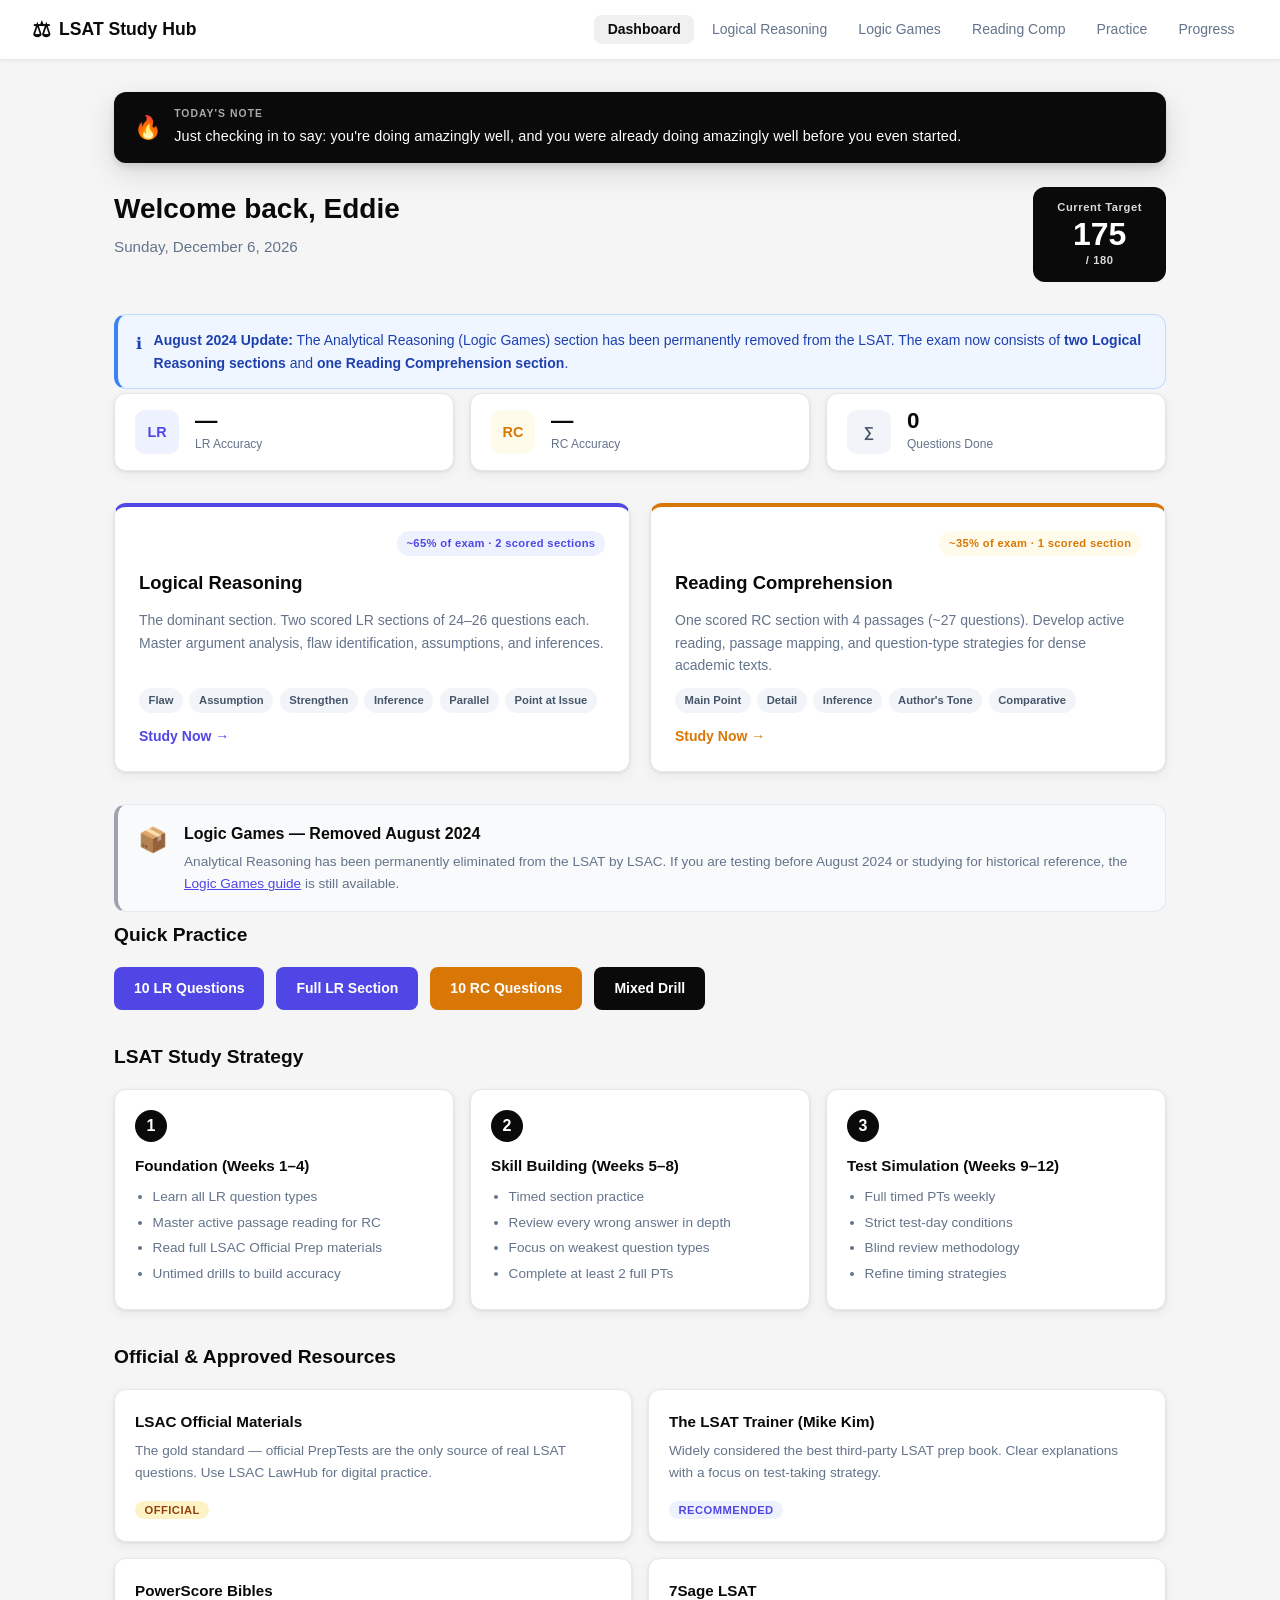
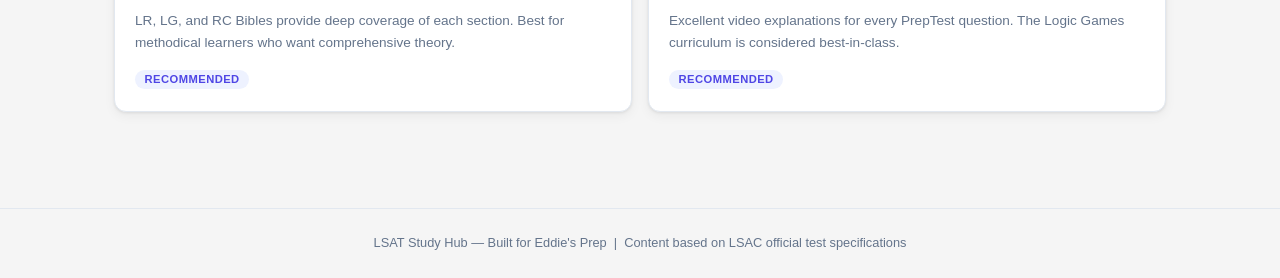
==== commit a002bf46: "Black accent color + daily flirty compliment for Eddie UI/CSS: - Added --accent (#0a0a0a) and --acce" ====
--- a/index.html
+++ b/index.html
@@ -23,6 +23,9 @@
   </nav>
 
   <main class="dashboard">
+    <!-- Daily compliment -->
+    <div class="daily-compliment" id="dailyCompliment"></div>
+
     <header class="dash-header">
       <div>
         <h1>Welcome back, Eddie</h1>
--- a/css/style.css
+++ b/css/style.css
@@ -3,20 +3,22 @@
    ============================================= */
 
 :root {
+  --accent: #0a0a0a;
+  --accent-light: #f0f0f0;
   --lr: #4f46e5;
   --lr-light: #eef2ff;
   --lg: #059669;
   --lg-light: #ecfdf5;
   --rc: #d97706;
   --rc-light: #fffbeb;
-  --bg: #f8fafc;
+  --bg: #f5f5f5;
   --surface: #ffffff;
   --border: #e2e8f0;
-  --text: #0f172a;
+  --text: #0a0a0a;
   --text-muted: #64748b;
   --radius: 12px;
   --shadow: 0 1px 3px rgba(0,0,0,.08), 0 4px 12px rgba(0,0,0,.05);
-  --shadow-lg: 0 4px 6px rgba(0,0,0,.07), 0 10px 30px rgba(0,0,0,.1);
+  --shadow-lg: 0 4px 6px rgba(0,0,0,.1), 0 10px 30px rgba(0,0,0,.12);
 }
 
 *, *::before, *::after { box-sizing: border-box; margin: 0; padding: 0; }
@@ -52,7 +54,7 @@
   gap: .5rem;
   font-weight: 700;
   font-size: 1.1rem;
-  color: var(--lr);
+  color: var(--accent);
 }
 
 .brand-icon { font-size: 1.3rem; }
@@ -74,8 +76,9 @@
 
 .nav-links a:hover,
 .nav-links a.active {
-  background: var(--lr-light);
-  color: var(--lr);
+  background: var(--accent-light);
+  color: var(--accent);
+  font-weight: 600;
 }
 
 /* ── Dashboard ── */
@@ -99,7 +102,7 @@
   display: flex;
   flex-direction: column;
   align-items: center;
-  background: var(--lr);
+  background: var(--accent);
   color: #fff;
   border-radius: var(--radius);
   padding: .75rem 1.5rem;
@@ -239,7 +242,7 @@
 .lr-btn { background: var(--lr); color: #fff; }
 .lg-btn { background: var(--lg); color: #fff; }
 .rc-btn { background: var(--rc); color: #fff; }
-.mixed-btn { background: #1e293b; color: #fff; }
+.mixed-btn { background: var(--accent); color: #fff; }
 
 /* ── Study Plan ── */
 .study-plan { margin-bottom: 2rem; }
@@ -262,7 +265,7 @@
   width: 32px;
   height: 32px;
   border-radius: 50%;
-  background: var(--lr);
+  background: var(--accent);
   color: #fff;
   font-weight: 800;
   display: flex;
@@ -306,6 +309,43 @@
 
 .resource-tag.official { background: #fef3c7; color: #92400e; }
 .resource-tag.recommended { background: var(--lr-light); color: var(--lr); }
+
+/* ── Daily Compliment ── */
+.daily-compliment {
+  display: flex;
+  align-items: center;
+  gap: .75rem;
+  background: var(--accent);
+  color: #fff;
+  border-radius: var(--radius);
+  padding: .9rem 1.25rem;
+  margin-bottom: 1.5rem;
+  font-size: .9rem;
+  font-weight: 500;
+  letter-spacing: .01em;
+  box-shadow: var(--shadow-lg);
+  animation: fadeSlideIn .4s ease;
+}
+
+.daily-compliment .compliment-icon {
+  font-size: 1.4rem;
+  flex-shrink: 0;
+}
+
+.daily-compliment .compliment-label {
+  font-size: .65rem;
+  font-weight: 700;
+  letter-spacing: .1em;
+  text-transform: uppercase;
+  opacity: .65;
+  display: block;
+  margin-bottom: .15rem;
+}
+
+@keyframes fadeSlideIn {
+  from { opacity: 0; transform: translateY(-6px); }
+  to   { opacity: 1; transform: translateY(0); }
+}
 
 /* ── Format Notice ── */
 .format-notice {
@@ -653,7 +693,7 @@
 .btn:hover { opacity: .9; transform: translateY(-1px); }
 .btn:disabled { opacity: .4; cursor: not-allowed; transform: none; }
 
-.btn-primary { background: var(--lr); color: #fff; }
+.btn-primary { background: var(--accent); color: #fff; }
 .btn-secondary { background: #f1f5f9; color: var(--text); }
 .btn-success { background: var(--lg); color: #fff; }
 .btn-danger { background: #ef4444; color: #fff; }
@@ -682,7 +722,7 @@
 
 .progress-bar-fill {
   height: 100%;
-  background: var(--lr);
+  background: var(--accent);
   border-radius: 99px;
   transition: width .3s;
 }
@@ -700,7 +740,7 @@
 .results-score {
   font-size: 4rem;
   font-weight: 800;
-  color: var(--lr);
+  color: var(--accent);
   line-height: 1;
 }
 
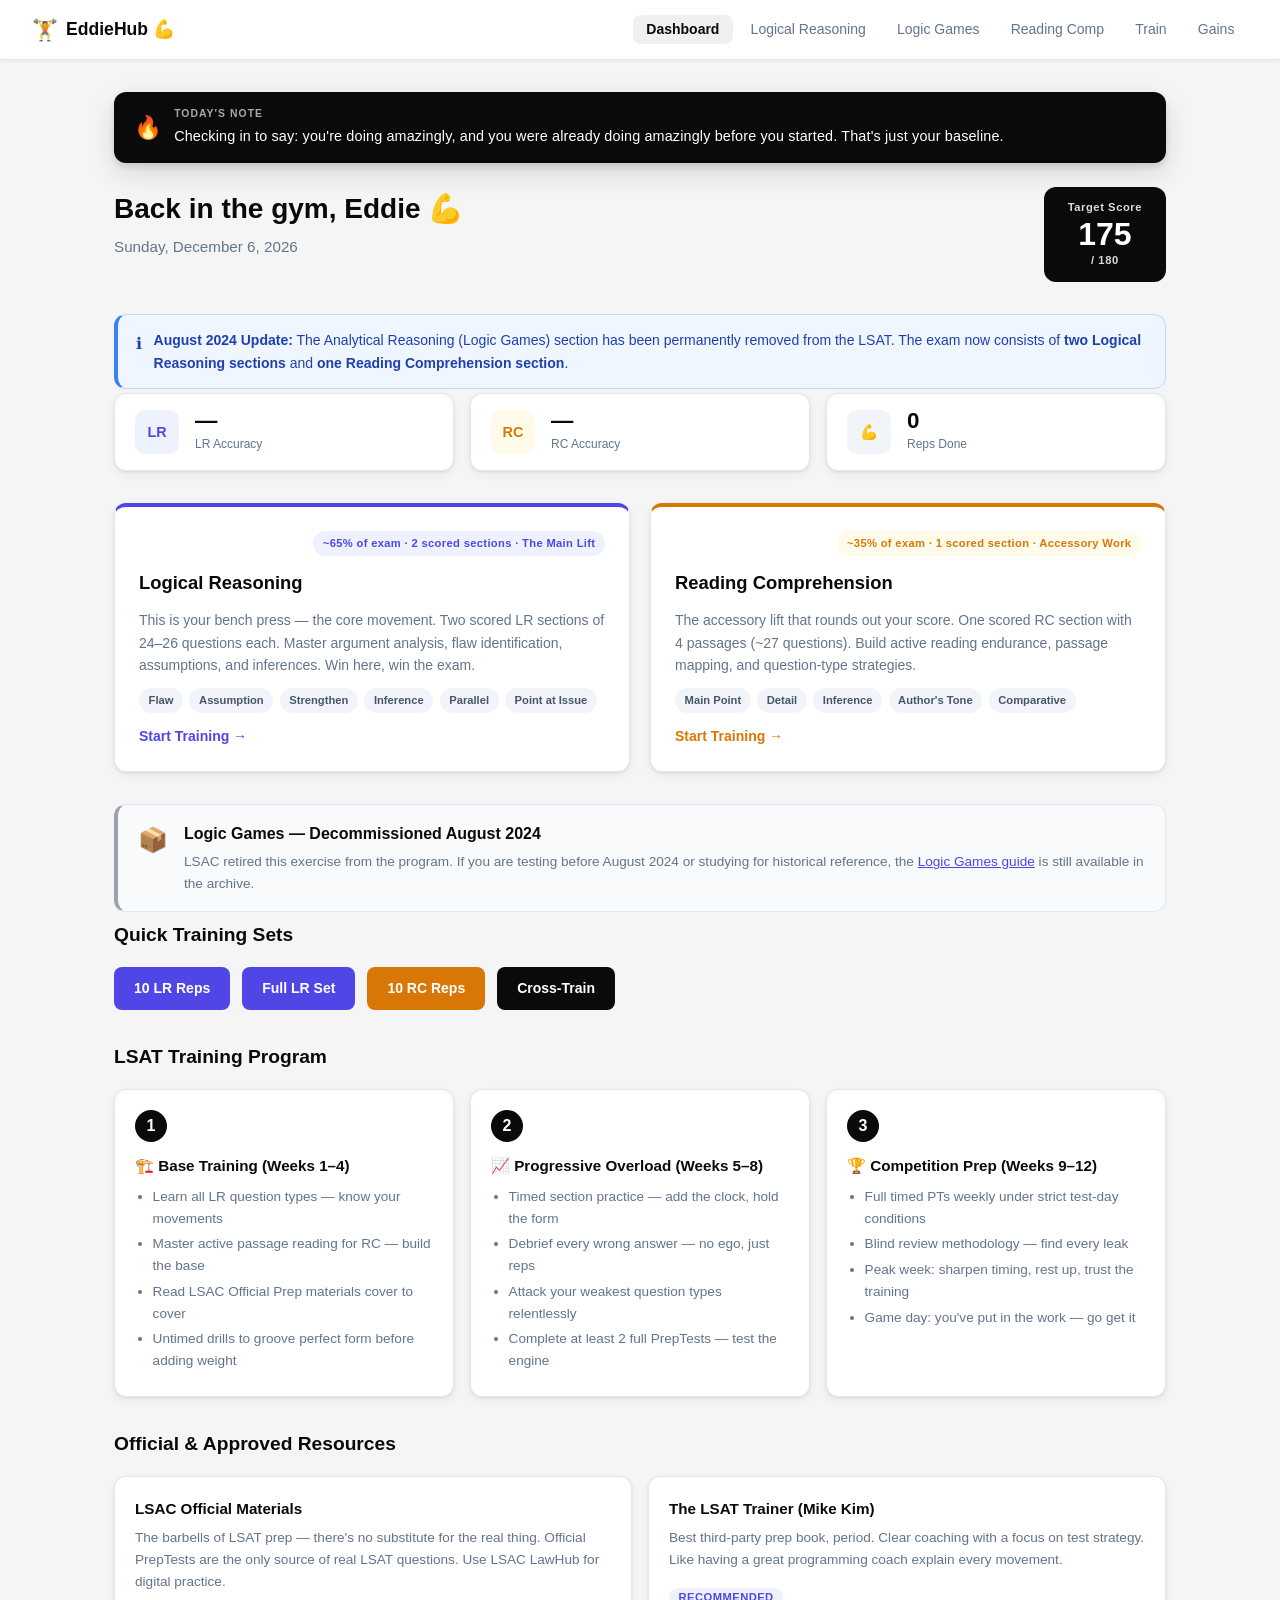
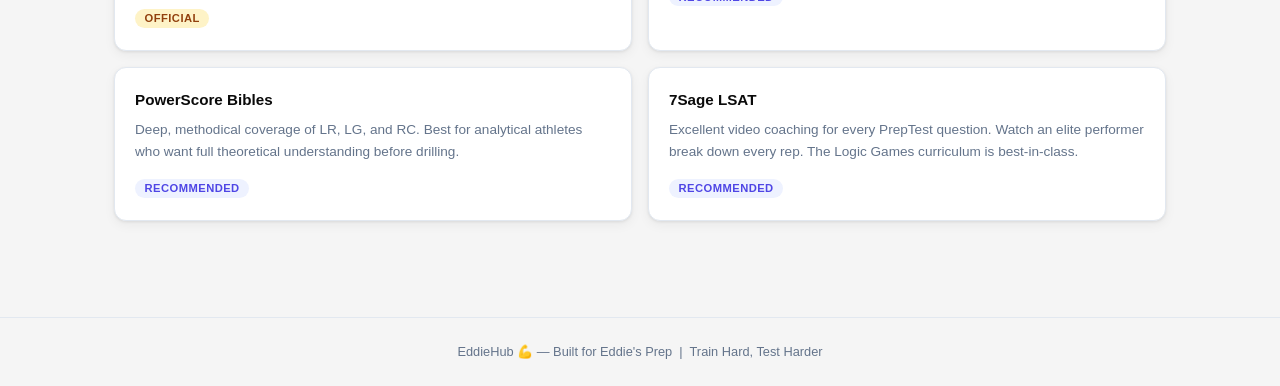
==== commit 5ec642df: "EddieHub gym-bro rebrand: icons, copy, and fitness theme throughout - All navbars: brand icon ⚖ → 🏋️" ====
--- a/index.html
+++ b/index.html
@@ -3,22 +3,22 @@
 <head>
   <meta charset="UTF-8" />
   <meta name="viewport" content="width=device-width, initial-scale=1.0" />
-  <title>LSAT Study Hub — Eddie's Prep</title>
+  <title>EddieHub 💪 — Train Hard, Test Harder</title>
   <link rel="stylesheet" href="css/style.css" />
 </head>
 <body>
   <nav class="navbar">
     <div class="nav-brand">
-      <span class="brand-icon">⚖</span>
-      <span>LSAT Study Hub</span>
+      <span class="brand-icon">🏋️</span>
+      <span>EddieHub 💪</span>
     </div>
     <ul class="nav-links">
       <li><a href="index.html" class="active">Dashboard</a></li>
       <li><a href="logical-reasoning.html">Logical Reasoning</a></li>
       <li><a href="logic-games.html">Logic Games</a></li>
       <li><a href="reading-comp.html">Reading Comp</a></li>
-      <li><a href="practice.html">Practice</a></li>
-      <li><a href="progress.html">Progress</a></li>
+      <li><a href="practice.html">Train</a></li>
+      <li><a href="progress.html">Gains</a></li>
     </ul>
   </nav>
 
@@ -28,11 +28,11 @@
 
     <header class="dash-header">
       <div>
-        <h1>Welcome back, Eddie</h1>
+        <h1>Back in the gym, Eddie 💪</h1>
         <p class="subtitle" id="dateDisplay"></p>
       </div>
       <div class="score-badge">
-        <span class="score-label">Current Target</span>
+        <span class="score-label">Target Score</span>
         <span class="score-value" id="targetScore">175</span>
         <span class="score-label">/ 180</span>
       </div>
@@ -61,10 +61,10 @@
         </div>
       </div>
       <div class="stat-card">
-        <div class="stat-icon total-color">∑</div>
+        <div class="stat-icon total-color">💪</div>
         <div>
           <div class="stat-number" id="totalQuestions">0</div>
-          <div class="stat-label">Questions Done</div>
+          <div class="stat-label">Reps Done</div>
         </div>
       </div>
     </section>
@@ -73,10 +73,10 @@
     <section class="section-grid" style="grid-template-columns: repeat(2, 1fr);">
       <a href="logical-reasoning.html" class="section-card lr-card">
         <div class="card-header">
-          <span class="card-tag">~65% of exam · 2 scored sections</span>
+          <span class="card-tag">~65% of exam · 2 scored sections · The Main Lift</span>
         </div>
         <h2>Logical Reasoning</h2>
-        <p>The dominant section. Two scored LR sections of 24–26 questions each. Master argument analysis, flaw identification, assumptions, and inferences.</p>
+        <p>This is your bench press — the core movement. Two scored LR sections of 24–26 questions each. Master argument analysis, flaw identification, assumptions, and inferences. Win here, win the exam.</p>
         <div class="card-topics">
           <span class="topic-chip">Flaw</span>
           <span class="topic-chip">Assumption</span>
@@ -85,15 +85,15 @@
           <span class="topic-chip">Parallel</span>
           <span class="topic-chip">Point at Issue</span>
         </div>
-        <div class="card-cta">Study Now →</div>
+        <div class="card-cta">Start Training →</div>
       </a>
 
       <a href="reading-comp.html" class="section-card rc-card">
         <div class="card-header">
-          <span class="card-tag">~35% of exam · 1 scored section</span>
+          <span class="card-tag">~35% of exam · 1 scored section · Accessory Work</span>
         </div>
         <h2>Reading Comprehension</h2>
-        <p>One scored RC section with 4 passages (~27 questions). Develop active reading, passage mapping, and question-type strategies for dense academic texts.</p>
+        <p>The accessory lift that rounds out your score. One scored RC section with 4 passages (~27 questions). Build active reading endurance, passage mapping, and question-type strategies.</p>
         <div class="card-topics">
           <span class="topic-chip">Main Point</span>
           <span class="topic-chip">Detail</span>
@@ -101,7 +101,7 @@
           <span class="topic-chip">Author's Tone</span>
           <span class="topic-chip">Comparative</span>
         </div>
-        <div class="card-cta">Study Now →</div>
+        <div class="card-cta">Start Training →</div>
       </a>
     </section>
 
@@ -109,54 +109,54 @@
     <div class="lg-archive-notice">
       <div class="lg-archive-icon">📦</div>
       <div>
-        <strong>Logic Games — Removed August 2024</strong>
-        <p>Analytical Reasoning has been permanently eliminated from the LSAT by LSAC. If you are testing before August 2024 or studying for historical reference, the <a href="logic-games.html">Logic Games guide</a> is still available.</p>
+        <strong>Logic Games — Decommissioned August 2024</strong>
+        <p>LSAC retired this exercise from the program. If you are testing before August 2024 or studying for historical reference, the <a href="logic-games.html">Logic Games guide</a> is still available in the archive.</p>
       </div>
     </div>
 
     <!-- Quick Actions -->
     <section class="quick-actions">
-      <h2>Quick Practice</h2>
+      <h2>Quick Training Sets</h2>
       <div class="action-row">
-        <a href="practice.html?type=lr&count=10" class="action-btn lr-btn">10 LR Questions</a>
-        <a href="practice.html?type=lr&count=25" class="action-btn lr-btn">Full LR Section</a>
-        <a href="practice.html?type=rc&count=10" class="action-btn rc-btn">10 RC Questions</a>
-        <a href="practice.html?type=mixed&count=25" class="action-btn mixed-btn">Mixed Drill</a>
+        <a href="practice.html?type=lr&count=10" class="action-btn lr-btn">10 LR Reps</a>
+        <a href="practice.html?type=lr&count=25" class="action-btn lr-btn">Full LR Set</a>
+        <a href="practice.html?type=rc&count=10" class="action-btn rc-btn">10 RC Reps</a>
+        <a href="practice.html?type=mixed&count=25" class="action-btn mixed-btn">Cross-Train</a>
       </div>
     </section>
 
     <!-- Study Plan -->
     <section class="study-plan">
-      <h2>LSAT Study Strategy</h2>
+      <h2>LSAT Training Program</h2>
       <div class="plan-grid">
         <div class="plan-phase">
           <div class="phase-num">1</div>
-          <h3>Foundation (Weeks 1–4)</h3>
+          <h3>🏗️ Base Training (Weeks 1–4)</h3>
           <ul>
-            <li>Learn all LR question types</li>
-            <li>Master active passage reading for RC</li>
-            <li>Read full LSAC Official Prep materials</li>
-            <li>Untimed drills to build accuracy</li>
+            <li>Learn all LR question types — know your movements</li>
+            <li>Master active passage reading for RC — build the base</li>
+            <li>Read LSAC Official Prep materials cover to cover</li>
+            <li>Untimed drills to groove perfect form before adding weight</li>
           </ul>
         </div>
         <div class="plan-phase">
           <div class="phase-num">2</div>
-          <h3>Skill Building (Weeks 5–8)</h3>
+          <h3>📈 Progressive Overload (Weeks 5–8)</h3>
           <ul>
-            <li>Timed section practice</li>
-            <li>Review every wrong answer in depth</li>
-            <li>Focus on weakest question types</li>
-            <li>Complete at least 2 full PTs</li>
+            <li>Timed section practice — add the clock, hold the form</li>
+            <li>Debrief every wrong answer — no ego, just reps</li>
+            <li>Attack your weakest question types relentlessly</li>
+            <li>Complete at least 2 full PrepTests — test the engine</li>
           </ul>
         </div>
         <div class="plan-phase">
           <div class="phase-num">3</div>
-          <h3>Test Simulation (Weeks 9–12)</h3>
+          <h3>🏆 Competition Prep (Weeks 9–12)</h3>
           <ul>
-            <li>Full timed PTs weekly</li>
-            <li>Strict test-day conditions</li>
-            <li>Blind review methodology</li>
-            <li>Refine timing strategies</li>
+            <li>Full timed PTs weekly under strict test-day conditions</li>
+            <li>Blind review methodology — find every leak</li>
+            <li>Peak week: sharpen timing, rest up, trust the training</li>
+            <li>Game day: you've put in the work — go get it</li>
           </ul>
         </div>
       </div>
@@ -168,22 +168,22 @@
       <div class="resource-grid">
         <div class="resource-card">
           <h3>LSAC Official Materials</h3>
-          <p>The gold standard — official PrepTests are the only source of real LSAT questions. Use LSAC LawHub for digital practice.</p>
+          <p>The barbells of LSAT prep — there's no substitute for the real thing. Official PrepTests are the only source of real LSAT questions. Use LSAC LawHub for digital practice.</p>
           <span class="resource-tag official">Official</span>
         </div>
         <div class="resource-card">
           <h3>The LSAT Trainer (Mike Kim)</h3>
-          <p>Widely considered the best third-party LSAT prep book. Clear explanations with a focus on test-taking strategy.</p>
+          <p>Best third-party prep book, period. Clear coaching with a focus on test strategy. Like having a great programming coach explain every movement.</p>
           <span class="resource-tag recommended">Recommended</span>
         </div>
         <div class="resource-card">
           <h3>PowerScore Bibles</h3>
-          <p>LR, LG, and RC Bibles provide deep coverage of each section. Best for methodical learners who want comprehensive theory.</p>
+          <p>Deep, methodical coverage of LR, LG, and RC. Best for analytical athletes who want full theoretical understanding before drilling.</p>
           <span class="resource-tag recommended">Recommended</span>
         </div>
         <div class="resource-card">
           <h3>7Sage LSAT</h3>
-          <p>Excellent video explanations for every PrepTest question. The Logic Games curriculum is considered best-in-class.</p>
+          <p>Excellent video coaching for every PrepTest question. Watch an elite performer break down every rep. The Logic Games curriculum is best-in-class.</p>
           <span class="resource-tag recommended">Recommended</span>
         </div>
       </div>
@@ -191,7 +191,7 @@
   </main>
 
   <footer class="footer">
-    <p>LSAT Study Hub — Built for Eddie's Prep &nbsp;|&nbsp; Content based on LSAC official test specifications</p>
+    <p>EddieHub 💪 — Built for Eddie's Prep &nbsp;|&nbsp; Train Hard, Test Harder</p>
   </footer>
 
   <script src="js/main.js"></script>
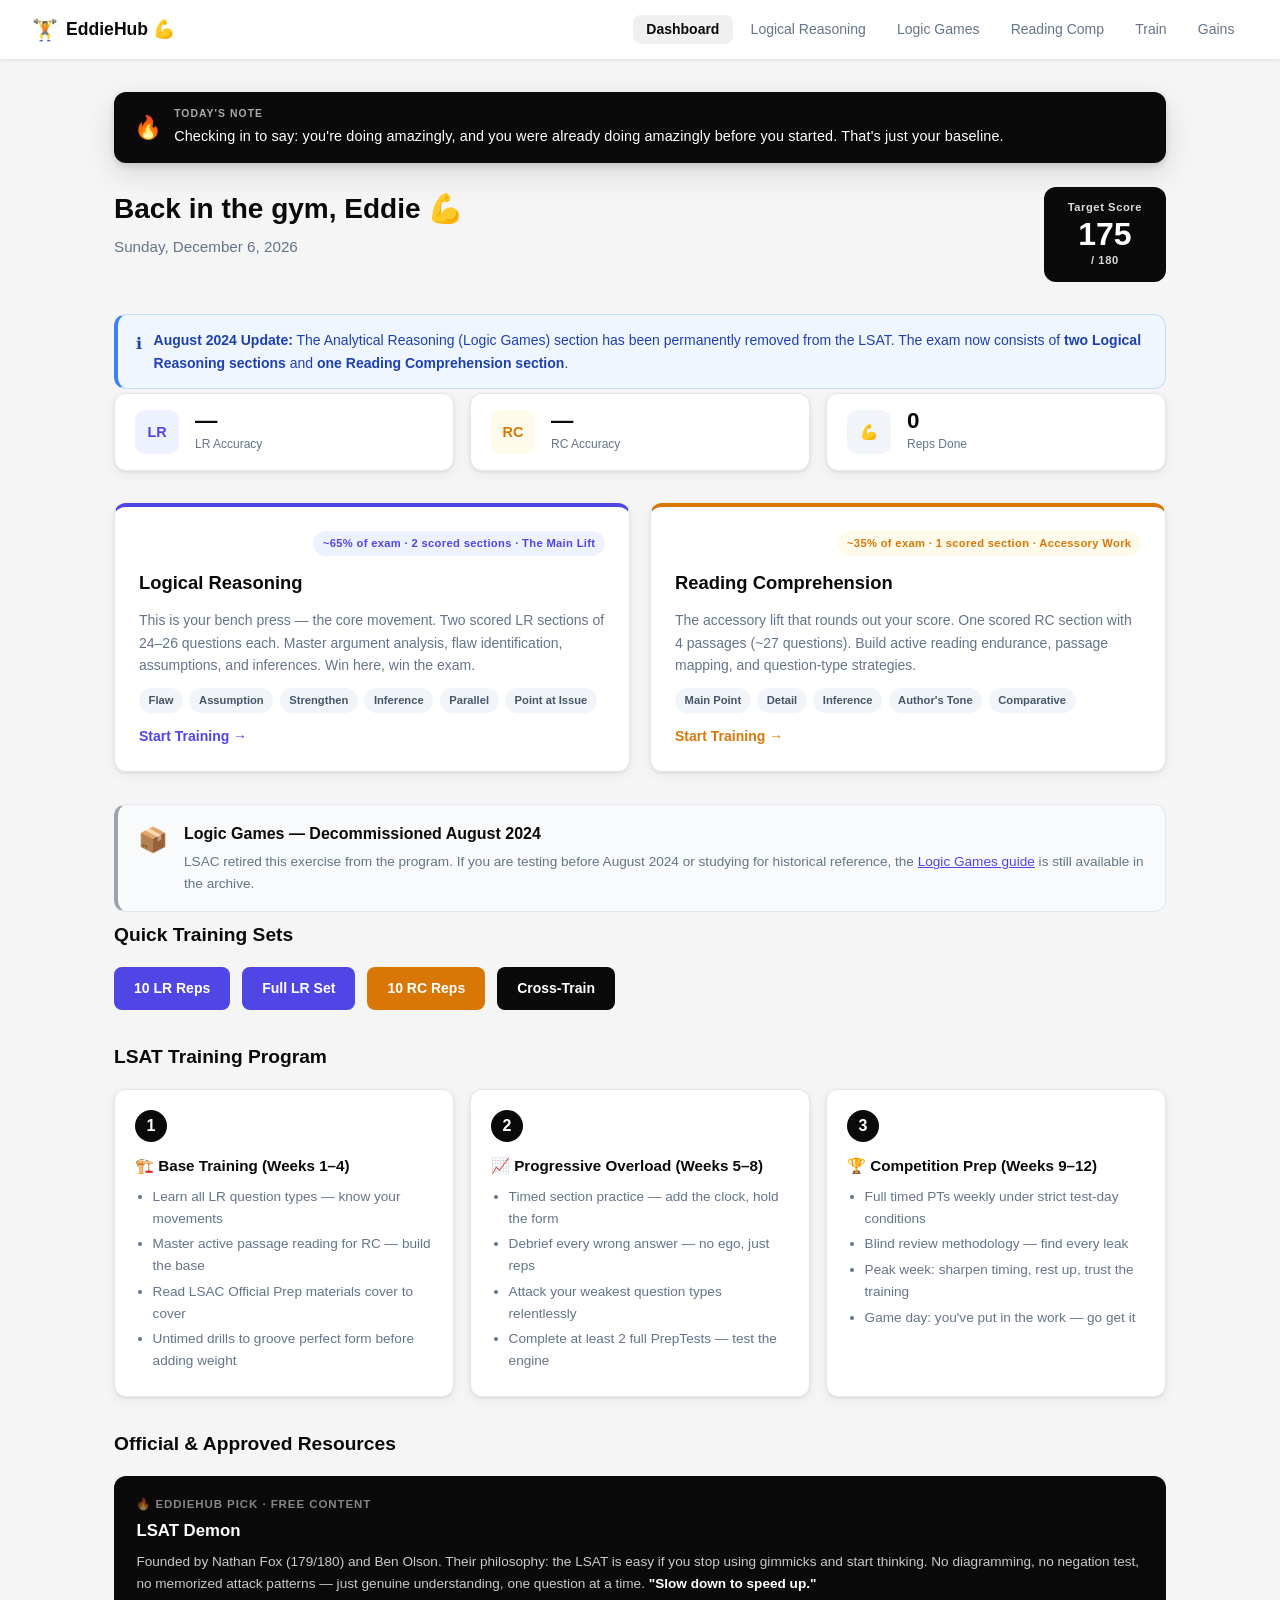
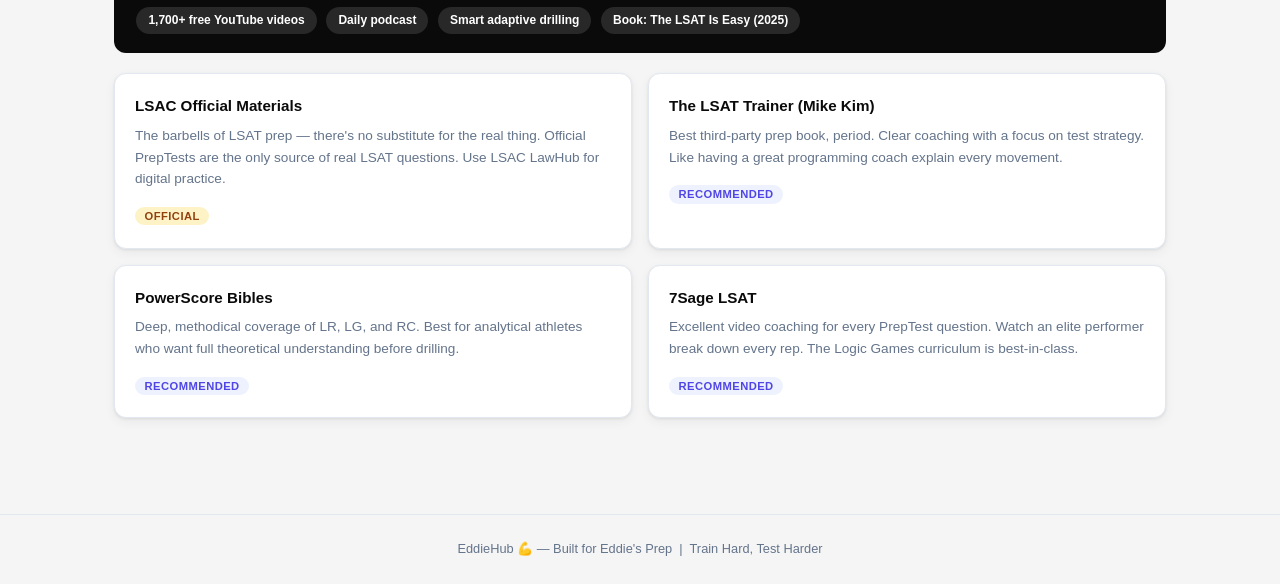
==== commit 12491987: "Add LSAT Demon methodology throughout study guides and resources Logical Reasoning page: - Added "Th" ====
--- a/index.html
+++ b/index.html
@@ -165,6 +165,26 @@
     <!-- Resources -->
     <section class="resources">
       <h2>Official & Approved Resources</h2>
+
+      <!-- LSAT Demon Feature Card -->
+      <div style="background:#0a0a0a;border-radius:var(--radius);padding:1.2rem 1.4rem;margin-bottom:1.25rem;color:#fff;">
+        <div style="display:flex;align-items:flex-start;justify-content:space-between;gap:1rem;flex-wrap:wrap;">
+          <div>
+            <div style="font-size:.72rem;font-weight:700;letter-spacing:.08em;text-transform:uppercase;color:rgba(255,255,255,.5);margin-bottom:.3rem;">🔥 EddieHub Pick · Free Content</div>
+            <h3 style="margin:0 0 .4rem;font-size:1.05rem;color:#fff;">LSAT Demon</h3>
+            <p style="font-size:.85rem;color:rgba(255,255,255,.78);margin:0 0 .75rem;line-height:1.6;">
+              Founded by Nathan Fox (179/180) and Ben Olson. Their philosophy: the LSAT is easy if you stop using gimmicks and start thinking. No diagramming, no negation test, no memorized attack patterns — just genuine understanding, one question at a time. <strong style="color:#fff;">"Slow down to speed up."</strong>
+            </p>
+            <div style="display:flex;gap:.6rem;flex-wrap:wrap;">
+              <span style="background:rgba(255,255,255,.12);border-radius:100px;padding:.25rem .75rem;font-size:.75rem;font-weight:600;">1,700+ free YouTube videos</span>
+              <span style="background:rgba(255,255,255,.12);border-radius:100px;padding:.25rem .75rem;font-size:.75rem;font-weight:600;">Daily podcast</span>
+              <span style="background:rgba(255,255,255,.12);border-radius:100px;padding:.25rem .75rem;font-size:.75rem;font-weight:600;">Smart adaptive drilling</span>
+              <span style="background:rgba(255,255,255,.12);border-radius:100px;padding:.25rem .75rem;font-size:.75rem;font-weight:600;">Book: The LSAT Is Easy (2025)</span>
+            </div>
+          </div>
+        </div>
+      </div>
+
       <div class="resource-grid">
         <div class="resource-card">
           <h3>LSAC Official Materials</h3>
